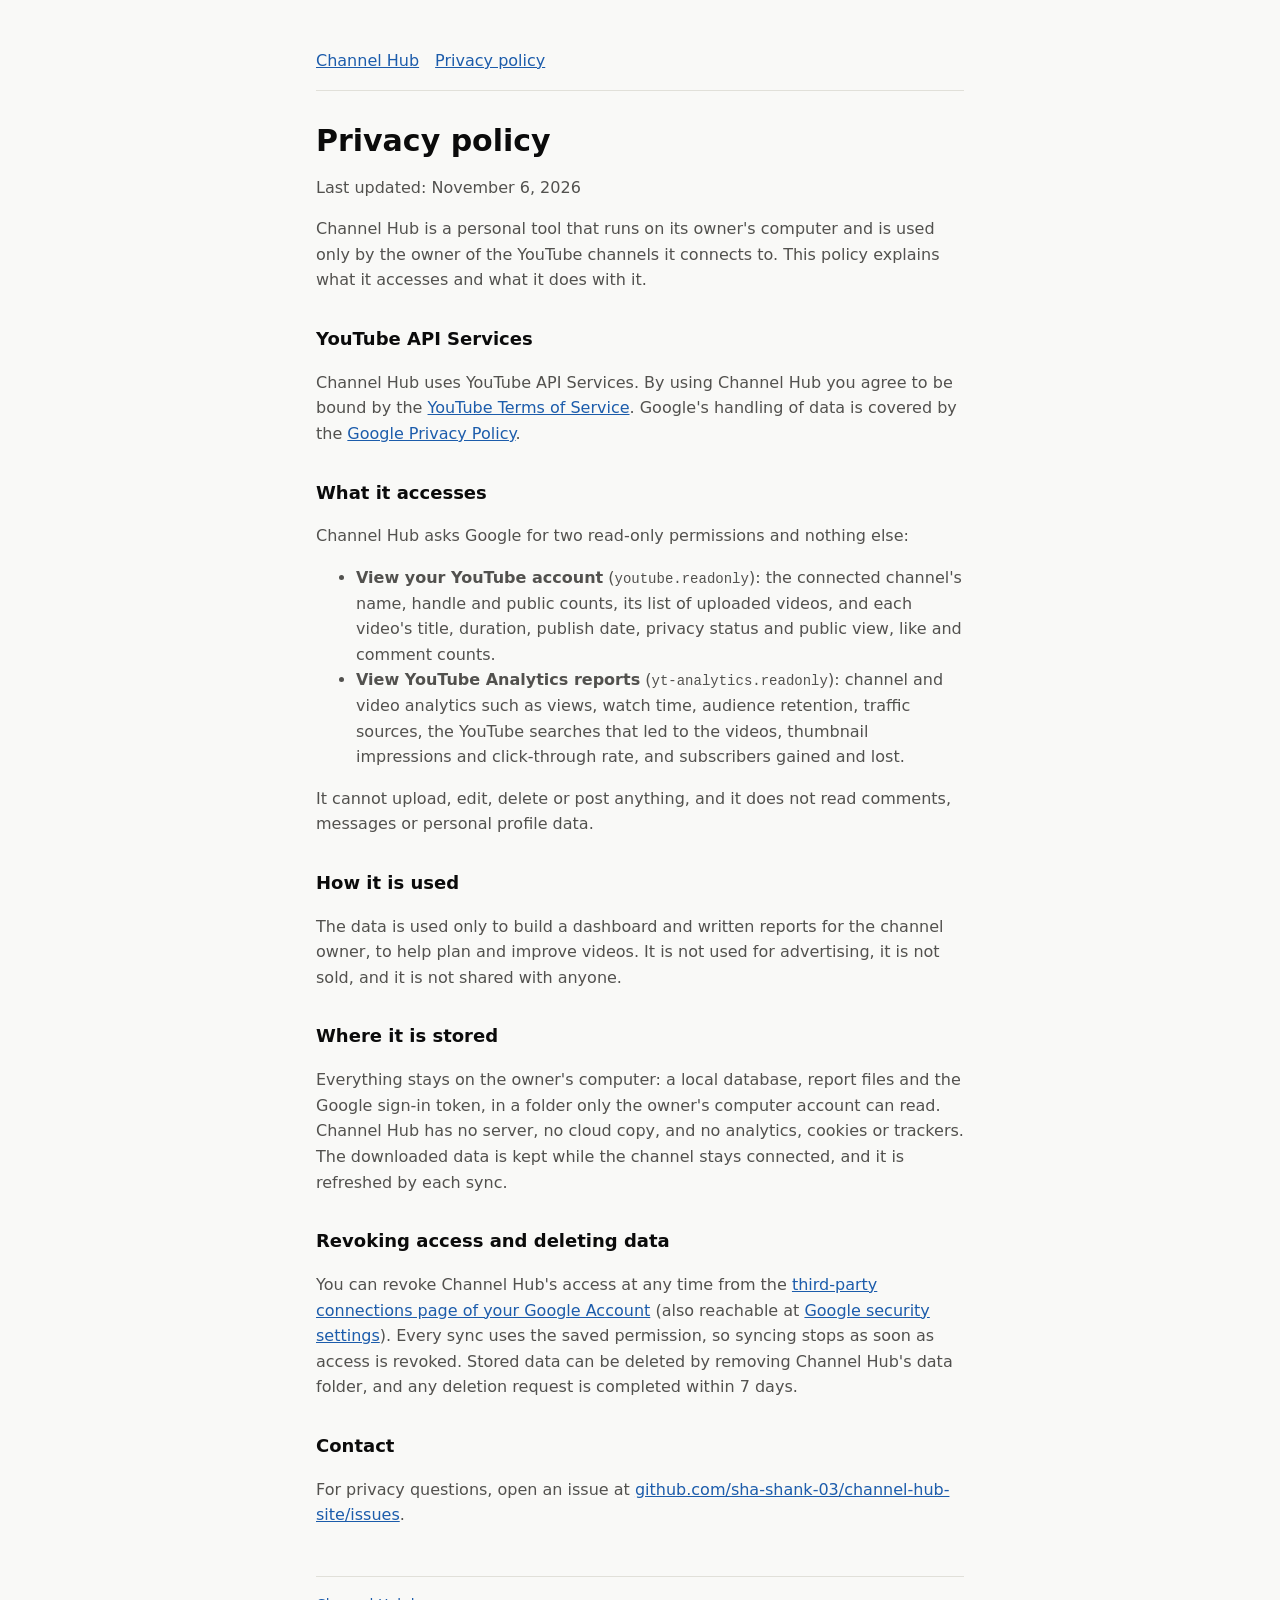
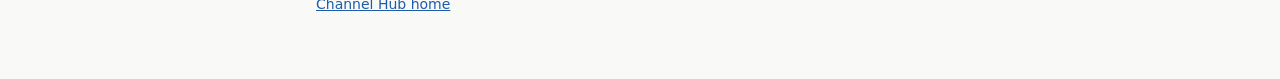
==== privacy.html @ 335aa47d "docs: add Channel Hub homepage and privacy policy Public pages required by Google OAuth app publishi" ====
<!doctype html>
<html lang="en">
<head>
  <meta charset="utf-8">
  <meta name="viewport" content="width=device-width, initial-scale=1">
  <title>Channel Hub privacy policy</title>
  <meta name="description" content="What Channel Hub accesses through YouTube API Services, and how it is stored and used.">
  <link rel="stylesheet" href="style.css">
</head>
<body>
  <main>
    <nav><a href="./">Channel Hub</a><a href="privacy.html">Privacy policy</a></nav>
    <h1>Privacy policy</h1>
    <p>Last updated: November 6, 2026</p>

    <p>
      Channel Hub is a personal tool that runs on its owner's computer and is used only by the owner of the
      YouTube channels it connects to. This policy explains what it accesses and what it does with it.
    </p>

    <h2>YouTube API Services</h2>
    <p>
      Channel Hub uses YouTube API Services. By using Channel Hub you agree to be bound by the
      <a href="https://www.youtube.com/t/terms">YouTube Terms of Service</a>. Google's handling of data is
      covered by the <a href="https://policies.google.com/privacy">Google Privacy Policy</a>.
    </p>

    <h2>What it accesses</h2>
    <p>Channel Hub asks Google for two read-only permissions and nothing else:</p>
    <ul>
      <li>
        <strong>View your YouTube account</strong> (<code>youtube.readonly</code>): the connected channel's name,
        handle and public counts, its list of uploaded videos, and each video's title, duration, publish date,
        privacy status and public view, like and comment counts.
      </li>
      <li>
        <strong>View YouTube Analytics reports</strong> (<code>yt-analytics.readonly</code>): channel and video
        analytics such as views, watch time, audience retention, traffic sources, the YouTube searches that led
        to the videos, thumbnail impressions and click-through rate, and subscribers gained and lost.
      </li>
    </ul>
    <p>It cannot upload, edit, delete or post anything, and it does not read comments, messages or personal profile data.</p>

    <h2>How it is used</h2>
    <p>
      The data is used only to build a dashboard and written reports for the channel owner, to help plan and
      improve videos. It is not used for advertising, it is not sold, and it is not shared with anyone.
    </p>

    <h2>Where it is stored</h2>
    <p>
      Everything stays on the owner's computer: a local database, report files and the Google sign-in token, in a
      folder only the owner's computer account can read. Channel Hub has no server, no cloud copy, and no
      analytics, cookies or trackers. The downloaded data is kept while the channel stays connected, and it is
      refreshed by each sync.
    </p>

    <h2>Revoking access and deleting data</h2>
    <p>
      You can revoke Channel Hub's access at any time from the
      <a href="https://myaccount.google.com/connections">third-party connections page of your Google Account</a>
      (also reachable at <a href="https://security.google.com/settings/security/permissions">Google security settings</a>).
      Every sync uses the saved permission, so syncing stops as soon as access is revoked. Stored data can be
      deleted by removing Channel Hub's data folder, and any deletion request is completed within 7 days.
    </p>

    <h2>Contact</h2>
    <p>
      For privacy questions, open an issue at
      <a href="https://github.com/sha-shank-03/channel-hub-site/issues">github.com/sha-shank-03/channel-hub-site/issues</a>.
    </p>

    <footer><a href="./">Channel Hub home</a></footer>
  </main>
</body>
</html>
---- style.css ----
:root {
  color-scheme: light dark;
  --page: #f9f9f7;
  --ink: #0b0b0b;
  --ink-2: #52514e;
  --rule: #e1e0d9;
  --link: #1c5cab;
}
@media (prefers-color-scheme: dark) {
  :root {
    --page: #141413;
    --ink: #f0efec;
    --ink-2: #c3c2b7;
    --rule: #2c2c2a;
    --link: #6da7ec;
  }
}
* { box-sizing: border-box; }
body {
  margin: 0;
  background: var(--page);
  color: var(--ink);
  font: 16px/1.6 system-ui, -apple-system, "Segoe UI", sans-serif;
}
main { max-width: 680px; margin: 0 auto; padding: 48px 16px 64px; }
h1 { font-size: 30px; line-height: 1.2; margin: 0 0 8px; }
h2 { font-size: 18px; margin: 32px 0 8px; }
p, li { color: var(--ink-2); }
a { color: var(--link); }
.lede { font-size: 18px; color: var(--ink); }
nav { display: flex; gap: 16px; flex-wrap: wrap; padding-bottom: 16px; border-bottom: 1px solid var(--rule); margin-bottom: 32px; }
footer { margin-top: 48px; padding-top: 16px; border-top: 1px solid var(--rule); font-size: 14px; color: var(--ink-2); }
code { font-size: 14px; }
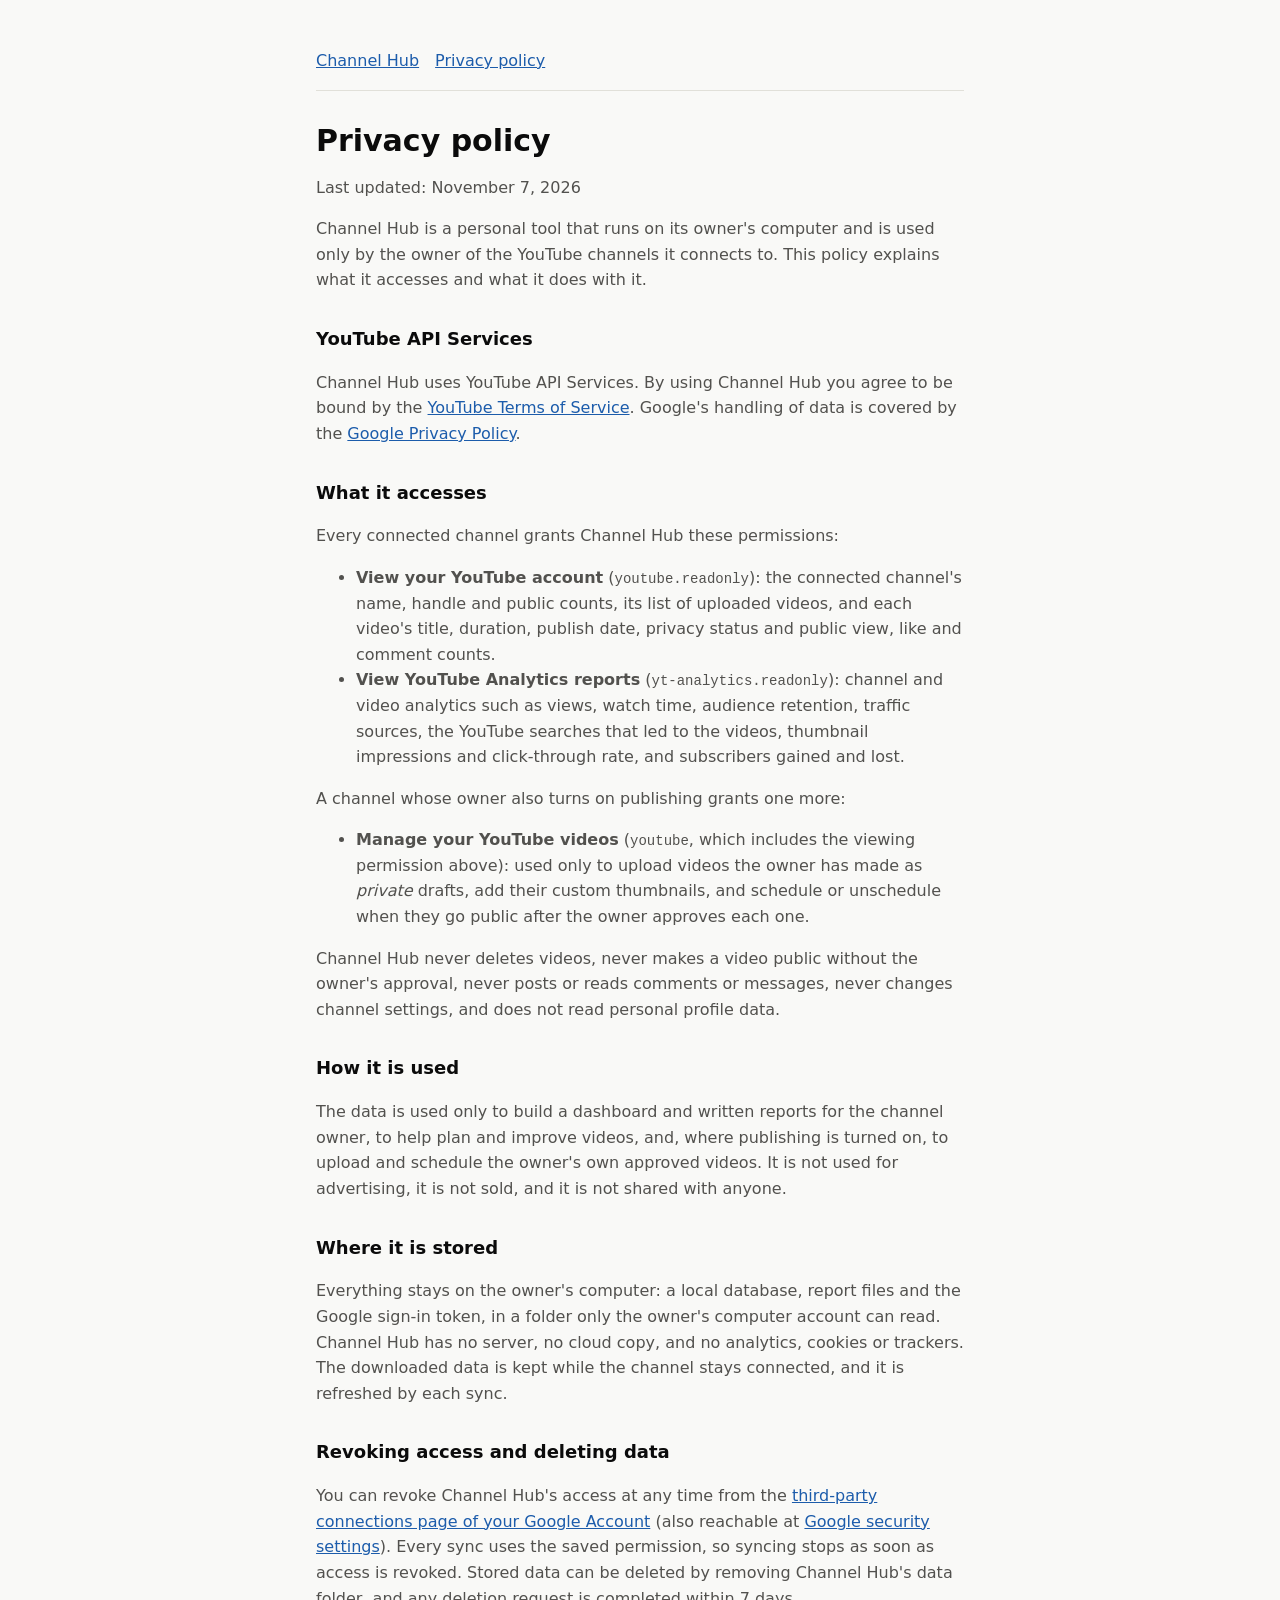
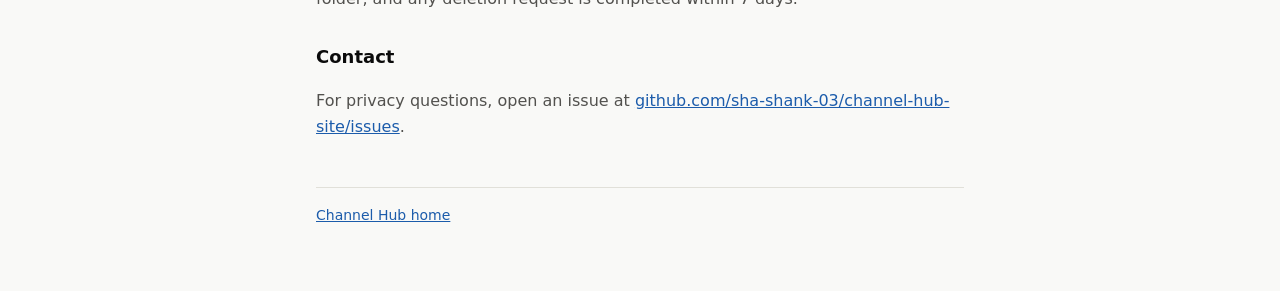
==== commit ecaf5e75: "docs: describe optional publishing access in privacy policy Channels with publishing turned on grant" ====
--- a/privacy.html
+++ b/privacy.html
@@ -11,7 +11,7 @@
   <main>
     <nav><a href="./">Channel Hub</a><a href="privacy.html">Privacy policy</a></nav>
     <h1>Privacy policy</h1>
-    <p>Last updated: November 6, 2026</p>
+    <p>Last updated: November 7, 2026</p>
 
     <p>
       Channel Hub is a personal tool that runs on its owner's computer and is used only by the owner of the
@@ -26,7 +26,7 @@
     </p>
 
     <h2>What it accesses</h2>
-    <p>Channel Hub asks Google for two read-only permissions and nothing else:</p>
+    <p>Every connected channel grants Channel Hub these permissions:</p>
     <ul>
       <li>
         <strong>View your YouTube account</strong> (<code>youtube.readonly</code>): the connected channel's name,
@@ -39,12 +39,24 @@
         to the videos, thumbnail impressions and click-through rate, and subscribers gained and lost.
       </li>
     </ul>
-    <p>It cannot upload, edit, delete or post anything, and it does not read comments, messages or personal profile data.</p>
+    <p>A channel whose owner also turns on publishing grants one more:</p>
+    <ul>
+      <li>
+        <strong>Manage your YouTube videos</strong> (<code>youtube</code>, which includes the viewing permission
+        above): used only to upload videos the owner has made as <em>private</em> drafts, add their custom
+        thumbnails, and schedule or unschedule when they go public after the owner approves each one.
+      </li>
+    </ul>
+    <p>
+      Channel Hub never deletes videos, never makes a video public without the owner's approval, never posts or
+      reads comments or messages, never changes channel settings, and does not read personal profile data.
+    </p>
 
     <h2>How it is used</h2>
     <p>
       The data is used only to build a dashboard and written reports for the channel owner, to help plan and
-      improve videos. It is not used for advertising, it is not sold, and it is not shared with anyone.
+      improve videos, and, where publishing is turned on, to upload and schedule the owner's own approved videos.
+      It is not used for advertising, it is not sold, and it is not shared with anyone.
     </p>
 
     <h2>Where it is stored</h2>
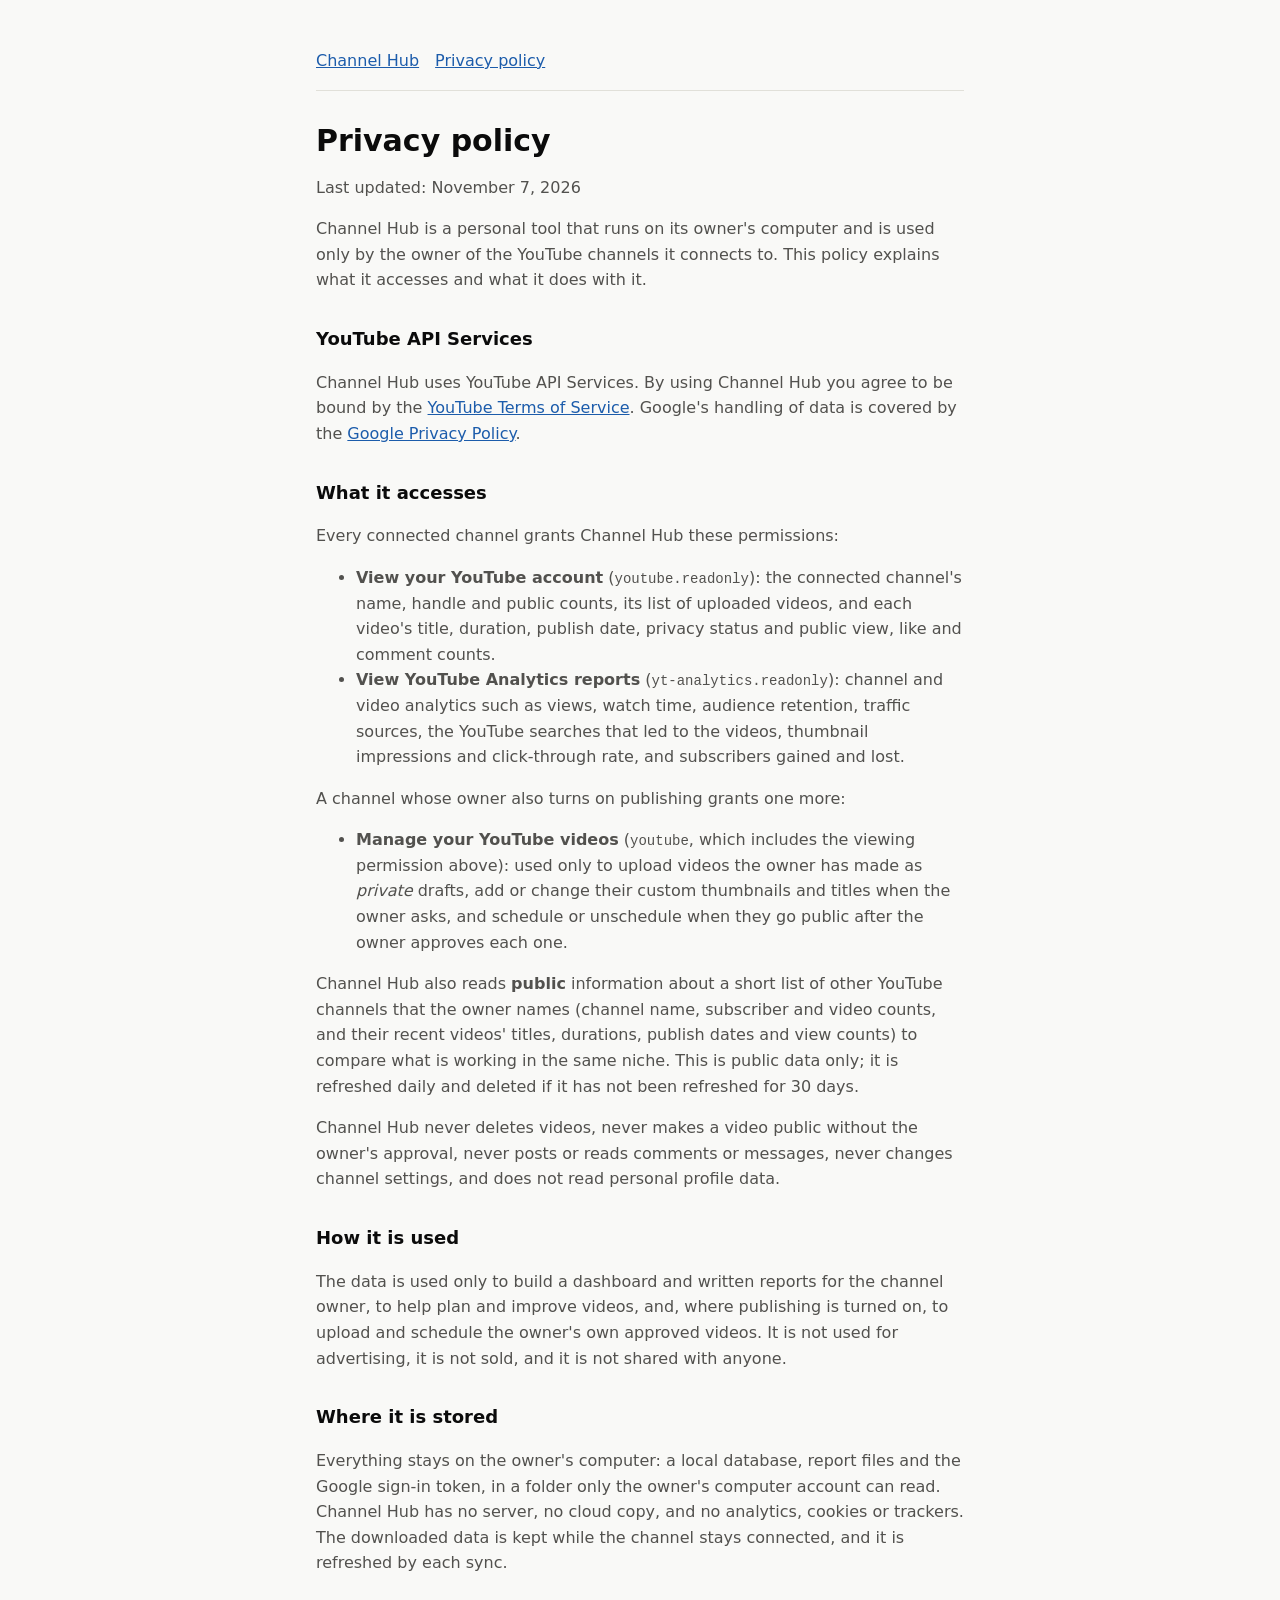
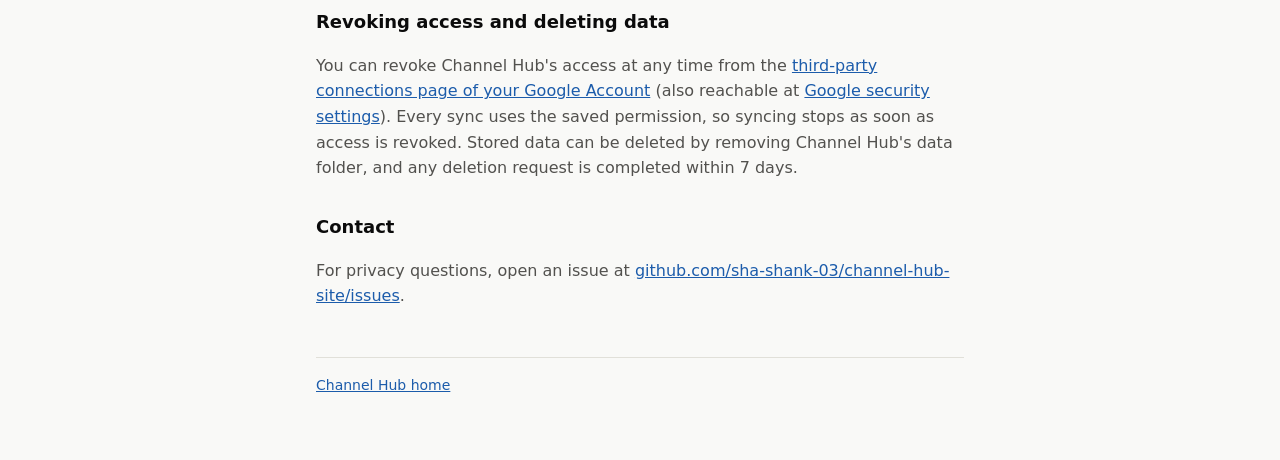
==== commit 904cc8cc: "docs: cover title changes and competitor public data in privacy policy Publishing access is also use" ====
--- a/privacy.html
+++ b/privacy.html
@@ -43,10 +43,17 @@
     <ul>
       <li>
         <strong>Manage your YouTube videos</strong> (<code>youtube</code>, which includes the viewing permission
-        above): used only to upload videos the owner has made as <em>private</em> drafts, add their custom
-        thumbnails, and schedule or unschedule when they go public after the owner approves each one.
+        above): used only to upload videos the owner has made as <em>private</em> drafts, add or change their
+        custom thumbnails and titles when the owner asks, and schedule or unschedule when they go public after the
+        owner approves each one.
       </li>
     </ul>
+    <p>
+      Channel Hub also reads <strong>public</strong> information about a short list of other YouTube channels that
+      the owner names (channel name, subscriber and video counts, and their recent videos' titles, durations,
+      publish dates and view counts) to compare what is working in the same niche. This is public data only;
+      it is refreshed daily and deleted if it has not been refreshed for 30 days.
+    </p>
     <p>
       Channel Hub never deletes videos, never makes a video public without the owner's approval, never posts or
       reads comments or messages, never changes channel settings, and does not read personal profile data.
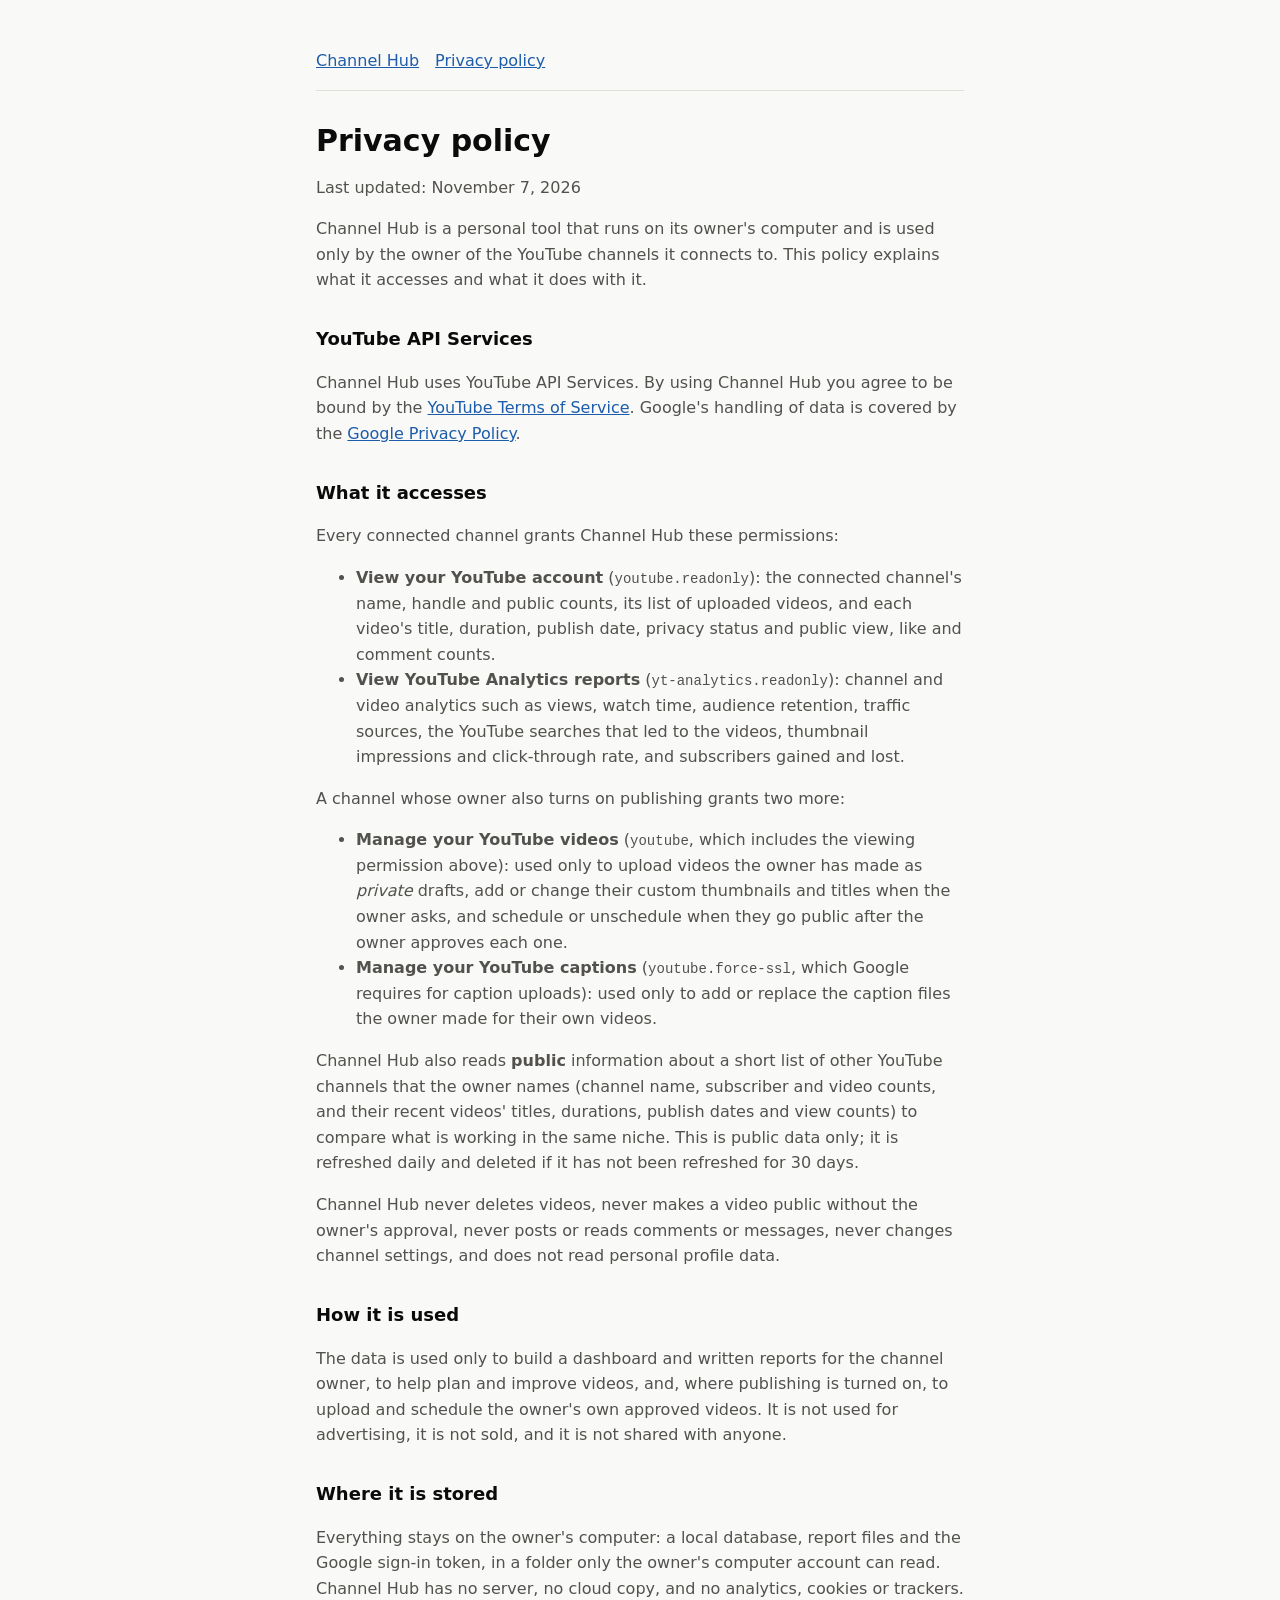
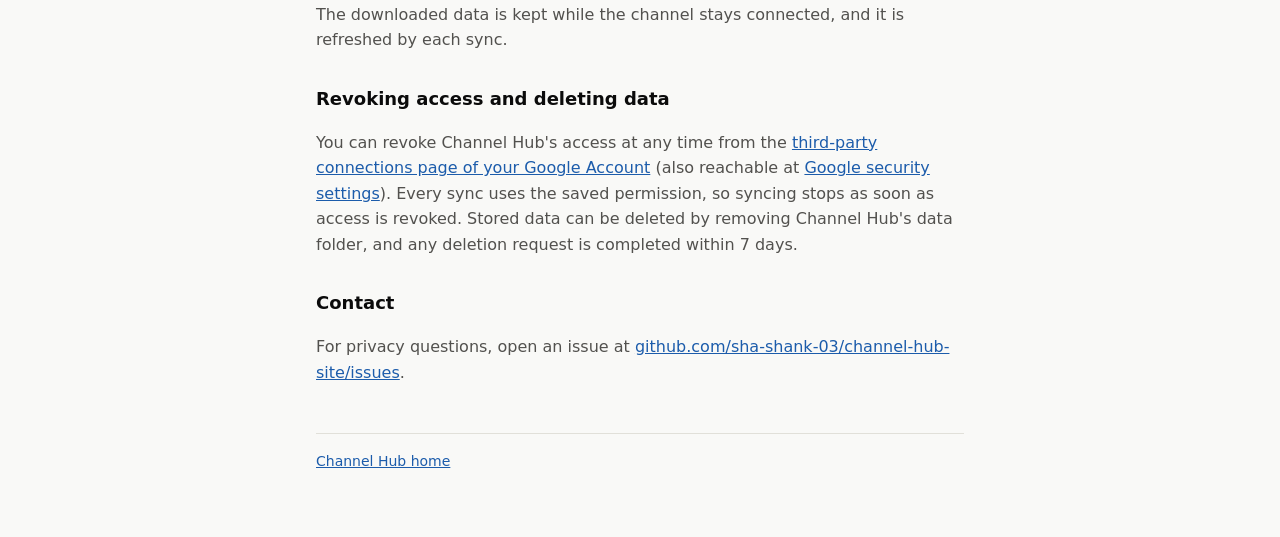
==== commit 08f3cf18: "docs: describe the caption permission in privacy policy" ====
--- a/privacy.html
+++ b/privacy.html
@@ -39,13 +39,17 @@
         to the videos, thumbnail impressions and click-through rate, and subscribers gained and lost.
       </li>
     </ul>
-    <p>A channel whose owner also turns on publishing grants one more:</p>
+    <p>A channel whose owner also turns on publishing grants two more:</p>
     <ul>
       <li>
         <strong>Manage your YouTube videos</strong> (<code>youtube</code>, which includes the viewing permission
         above): used only to upload videos the owner has made as <em>private</em> drafts, add or change their
         custom thumbnails and titles when the owner asks, and schedule or unschedule when they go public after the
         owner approves each one.
+      </li>
+      <li>
+        <strong>Manage your YouTube captions</strong> (<code>youtube.force-ssl</code>, which Google requires for
+        caption uploads): used only to add or replace the caption files the owner made for their own videos.
       </li>
     </ul>
     <p>
